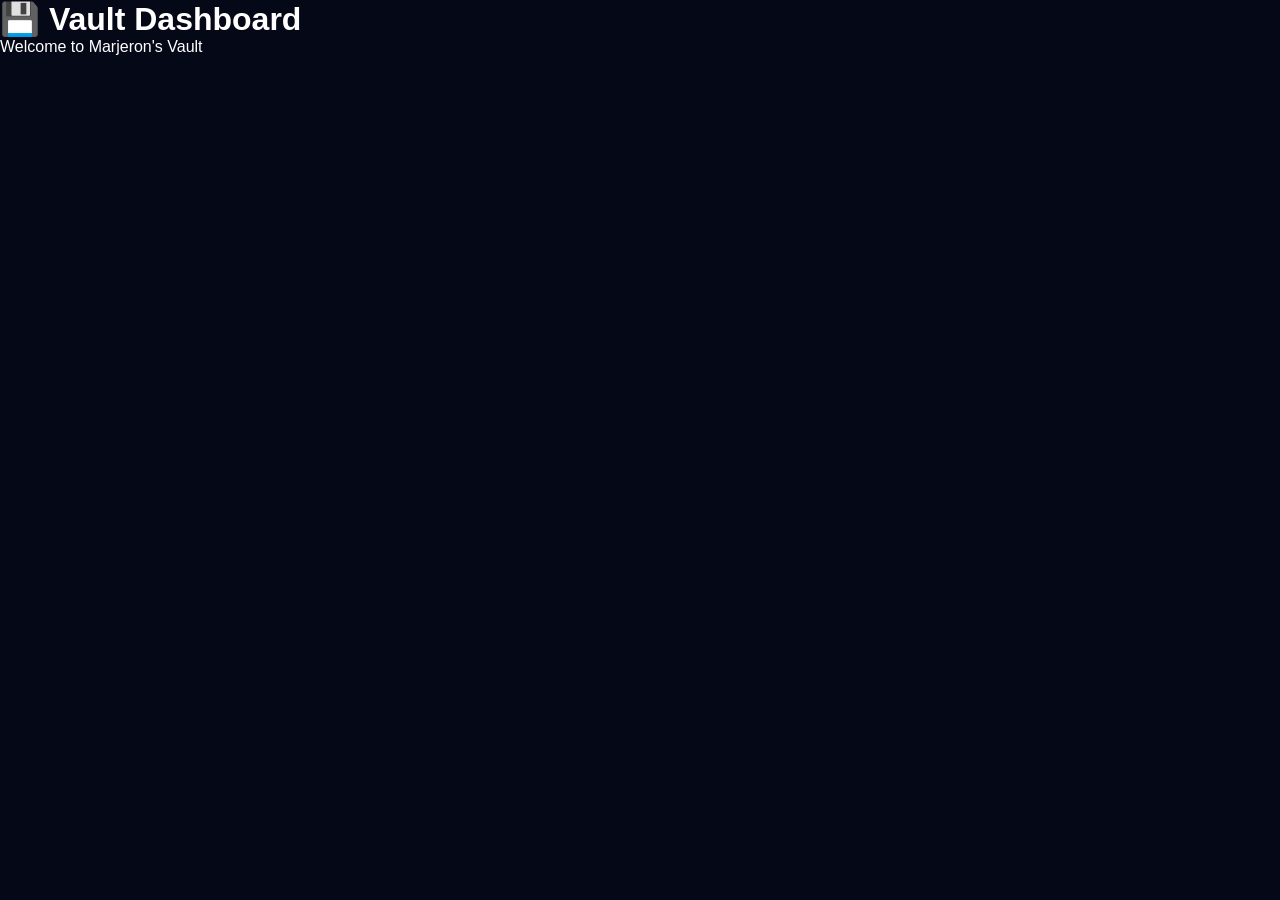
==== dashboard.html @ 163e3973 "Update dashboard.html" ====
<!DOCTYPE html>
<html lang="en">
<head>
    <meta charset="UTF-8">
    <meta name="viewport" content="width=device-width, initial-scale=1.0">
    <title>Dashboard</title>

    <link rel="stylesheet" href="style.css">
</head>
<body>

<h1>💾 Vault Dashboard</h1>

<p>Welcome to Marjeron's Vault</p>

</body>
</html>
---- style.css ----
*{
    margin:0;
    padding:0;
    box-sizing:border-box;
    font-family:"Poppins",sans-serif;
}

html{
    scroll-behavior:smooth;
}

body{
    background:#050816;
    color:#fff;
    min-height:100vh;
    overflow-x:hidden;
}

/* Animated Background */

#particles{
    position:fixed;
    inset:0;
    background:
    radial-gradient(circle at 20% 20%,rgba(0,234,255,.12),transparent 25%),
    radial-gradient(circle at 80% 30%,rgba(153,0,255,.10),transparent 30%),
    radial-gradient(circle at 50% 80%,rgba(0,234,255,.08),transparent 35%);
    animation:bgMove 12s linear infinite alternate;
    z-index:-1;
}

@keyframes bgMove{
    from{
        transform:scale(1) translateY(0);
    }
    to{
        transform:scale(1.1) translateY(-30px);
    }
}

/* Hero */

.hero{
    min-height:100vh;
    display:flex;
    flex-direction:column;
    justify-content:center;
    align-items:center;
    text-align:center;
    padding:30px;
}

/* Title */

.title{
    font-size:clamp(2.5rem,7vw,5rem);
    color:#00eaff;
    text-shadow:
        0 0 10px #00eaff,
        0 0 20px #00eaff,
        0 0 40px #00eaff;
    animation:glow 2s infinite alternate;
}

@keyframes glow{
    from{
        text-shadow:
        0 0 10px #00eaff,
        0 0 20px #00eaff;
    }

    to{
        text-shadow:
        0 0 20px #00eaff,
        0 0 40px #00eaff,
        0 0 70px #00eaff;
    }
}

/* Subtitle */

.subtitle{
    margin-top:20px;
    max-width:650px;
    color:#d7faff;
    font-size:1.15rem;
    line-height:1.8;
}

/* Button */

.enter-btn{
    margin-top:40px;
    padding:16px 38px;
    border:2px solid #00eaff;
    border-radius:50px;
    color:#00eaff;
    text-decoration:none;
    font-weight:700;
    letter-spacing:2px;
    transition:.35s;
    box-shadow:0 0 20px rgba(0,234,255,.4);
}

.enter-btn:hover{
    background:#00eaff;
    color:#050816;
    box-shadow:0 0 35px #00eaff;
    transform:translateY(-5px);
}

/* Desktop */

@media(min-width:900px){

.hero{
    padding:60px;
}

.subtitle{
    font-size:1.3rem;
}

}
/* LOADING SCREEN */

#loader{

position:fixed;

top:0;

left:0;

width:100%;

height:100vh;

background:#050816;

display:flex;

flex-direction:column;

justify-content:center;

align-items:center;

z-index:99999;

transition:1s;

}

#loader h1{

font-size:2.5rem;

color:#00eaff;

text-shadow:0 0 20px #00eaff;

margin-bottom:20px;

}

#loadingText{

font-size:1.2rem;

color:white;

}
/* ABOUT */

.about{

padding:100px 20px;

display:flex;

justify-content:center;

}

/* PROFILE CARD */

.profile-card{

width:340px;

padding:30px;

border-radius:25px;

background:rgba(255,255,255,.05);

backdrop-filter:blur(15px);

border:1px solid rgba(0,234,255,.3);

text-align:center;

box-shadow:0 0 25px rgba(0,234,255,.25);

transition:.4s;

}

.profile-card:hover{

transform:translateY(-10px);

box-shadow:0 0 40px #00eaff;

}

.profile-image img{

width:160px;

height:160px;

border-radius:50%;

object-fit:cover;

border:4px solid #00eaff;

box-shadow:0 0 25px #00eaff;

margin-bottom:20px;

}

.role{

color:#00eaff;

margin:10px 0;

}

.status{

color:#ddd;

line-height:1.7;

margin-bottom:20px;

}

.socials{

display:flex;

justify-content:center;

gap:10px;

flex-wrap:wrap;

}

.socials a{

padding:10px 18px;

border-radius:30px;

border:1px solid #00eaff;

text-decoration:none;

color:#00eaff;

transition:.3s;

}

.socials a:hover{

background:#00eaff;

color:#050816;

}
/* DASHBOARD */

.dashboard{

padding:100px 20px;

text-align:center;

}

.dashboard h2{

font-size:2.5rem;

color:#00eaff;

margin-bottom:15px;

}

.dashboard p{

color:#ccc;

margin-bottom:40px;

}

.dashboard-grid{

display:grid;

grid-template-columns:repeat(auto-fit,minmax(230px,1fr));

gap:25px;

max-width:1100px;

margin:auto;

}

.vault-card{

background:rgba(255,255,255,.05);

border:1px solid rgba(0,234,255,.3);

backdrop-filter:blur(15px);

padding:35px;

border-radius:20px;

text-decoration:none;

color:white;

transition:.35s;

box-shadow:0 0 20px rgba(0,234,255,.15);

}

.vault-card:hover{

transform:translateY(-10px);

box-shadow:0 0 35px #00eaff;

border-color:#00eaff;

}

.vault-card h3{

font-size:3rem;

margin-bottom:15px;

}

.vault-card h4{

color:#00eaff;

margin-bottom:10px;

}
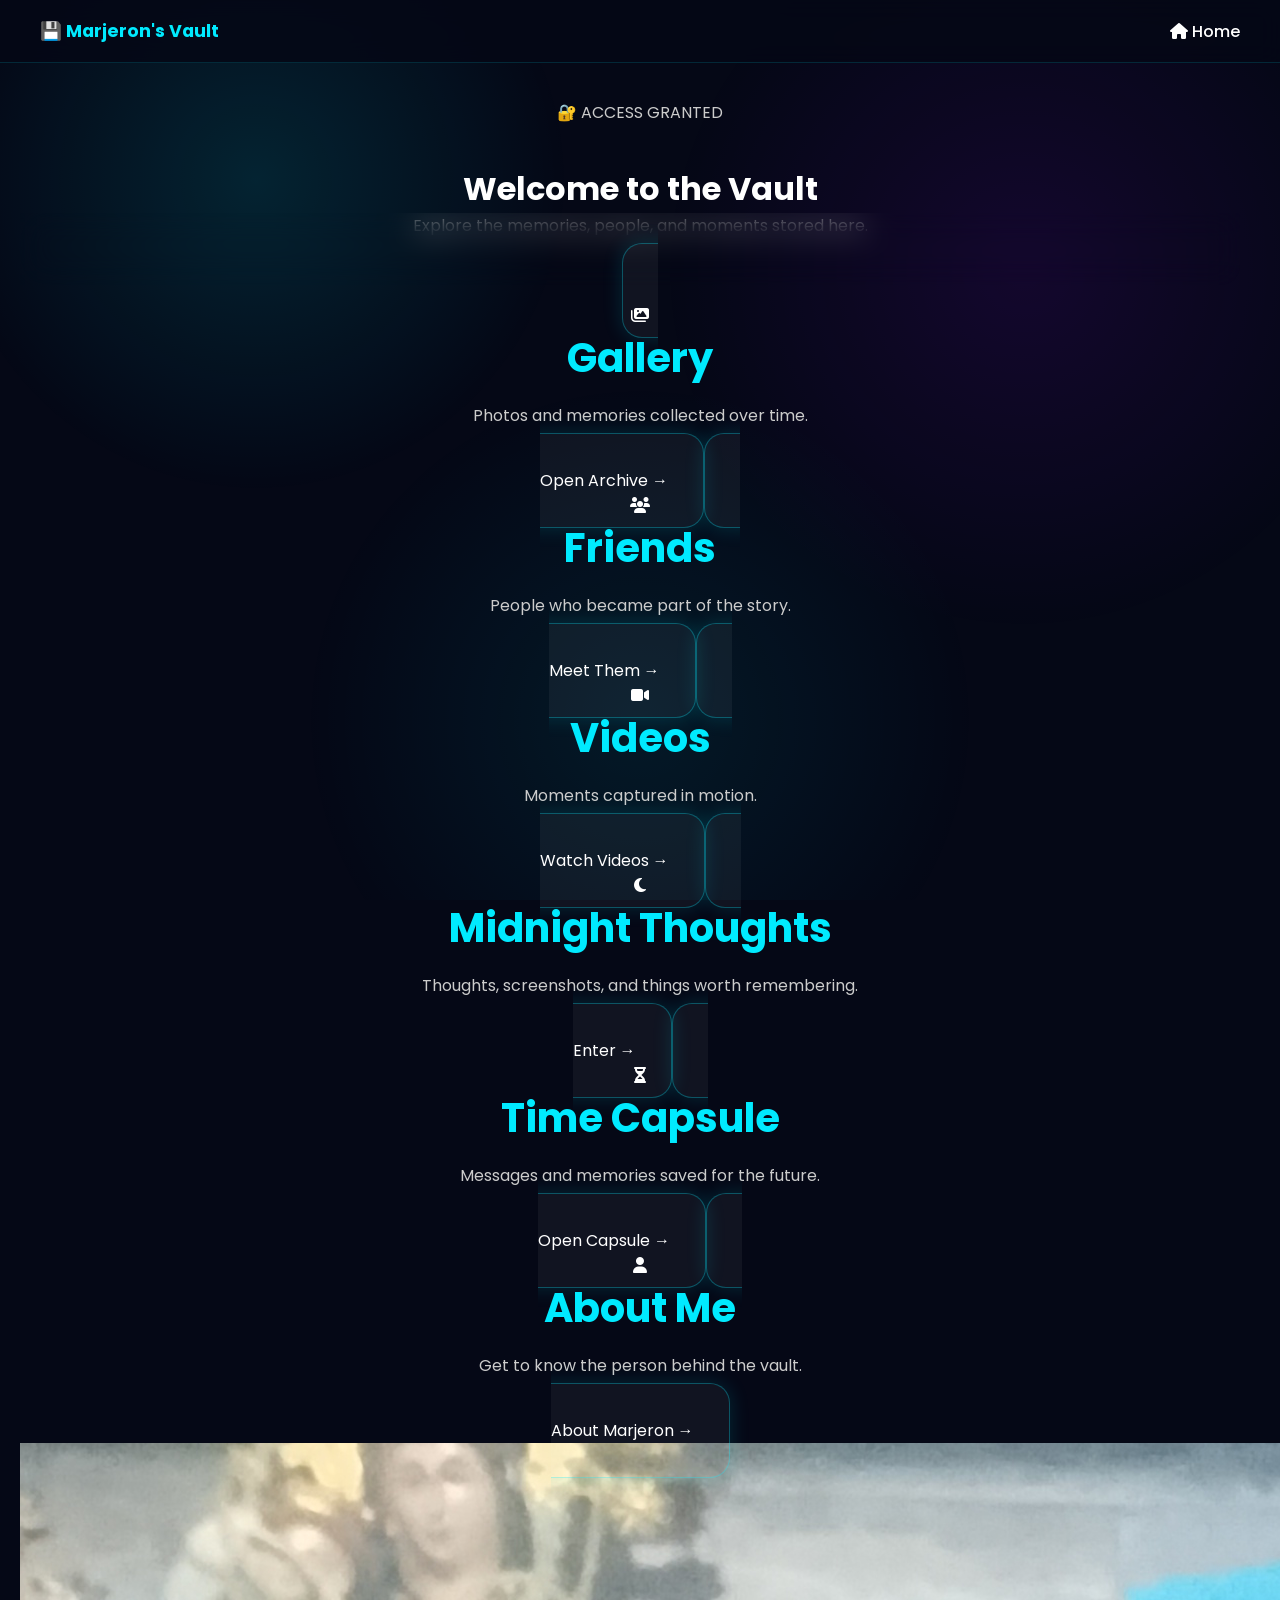
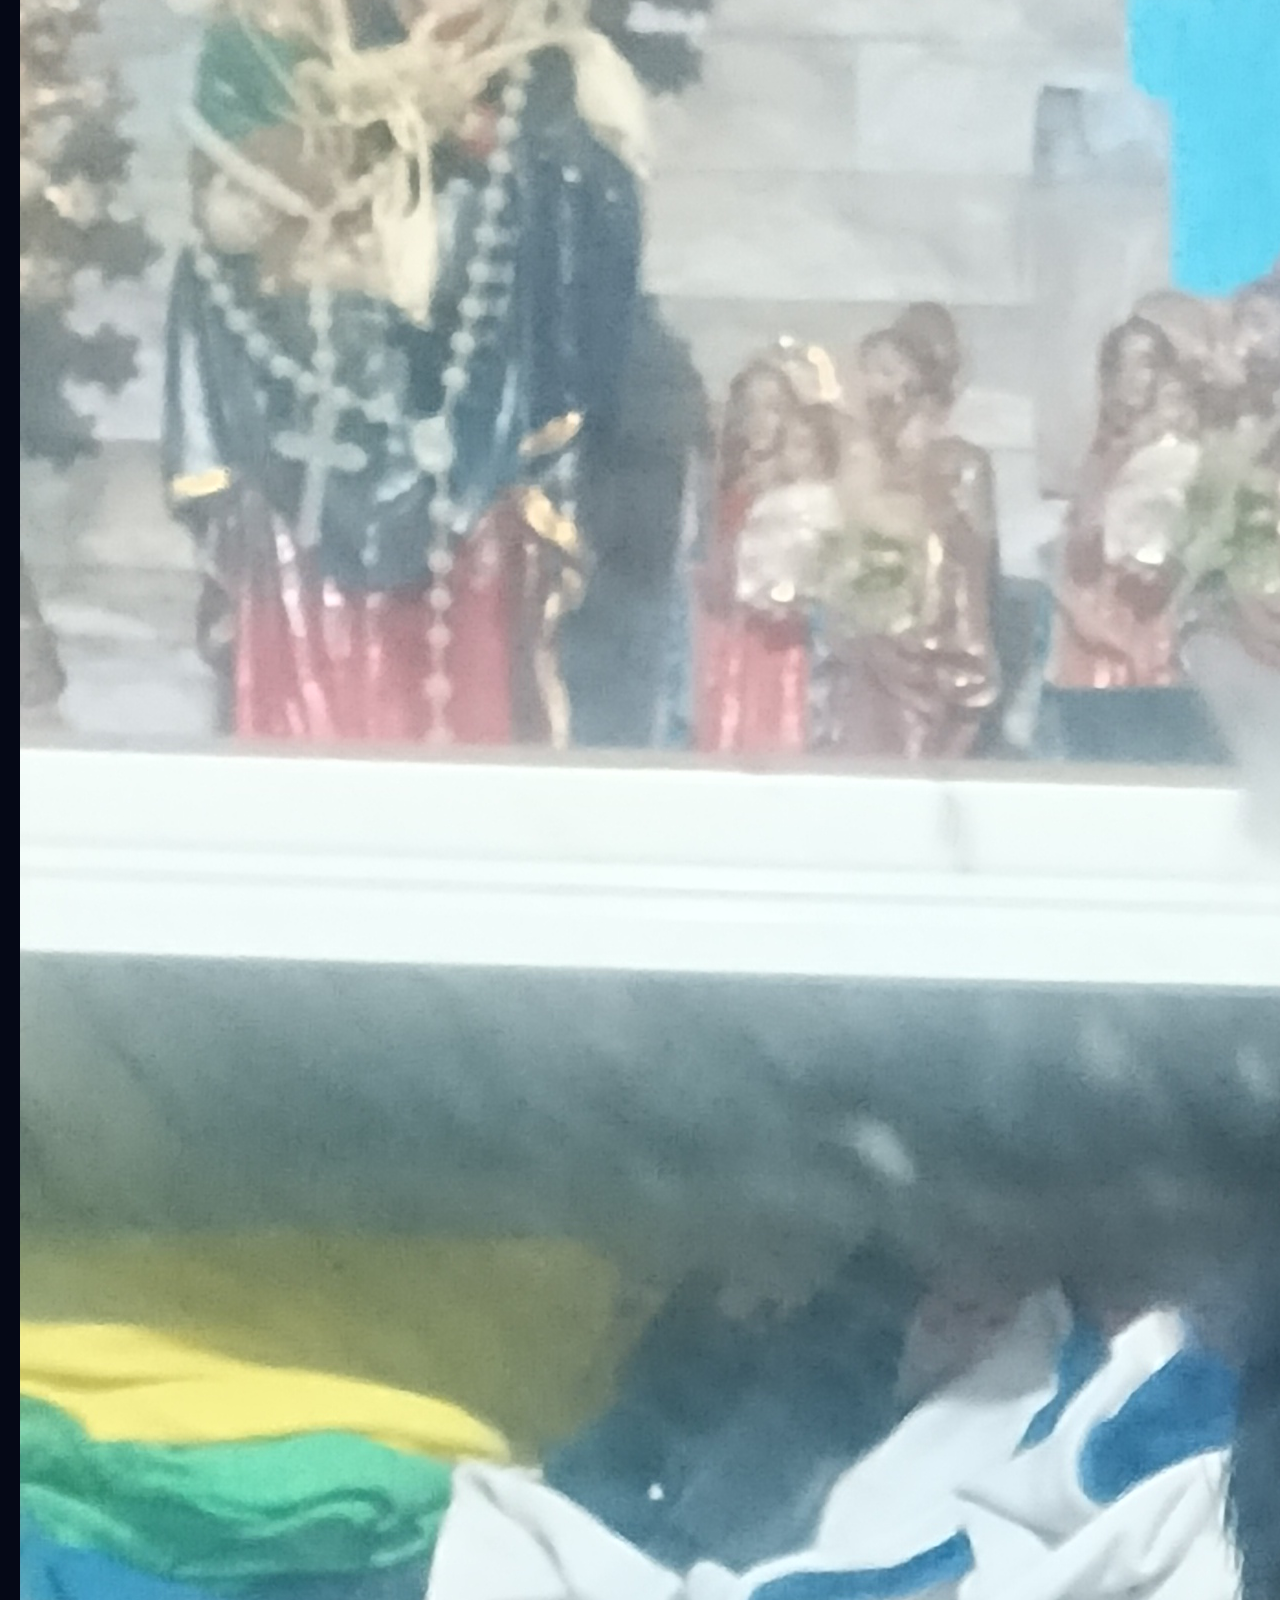
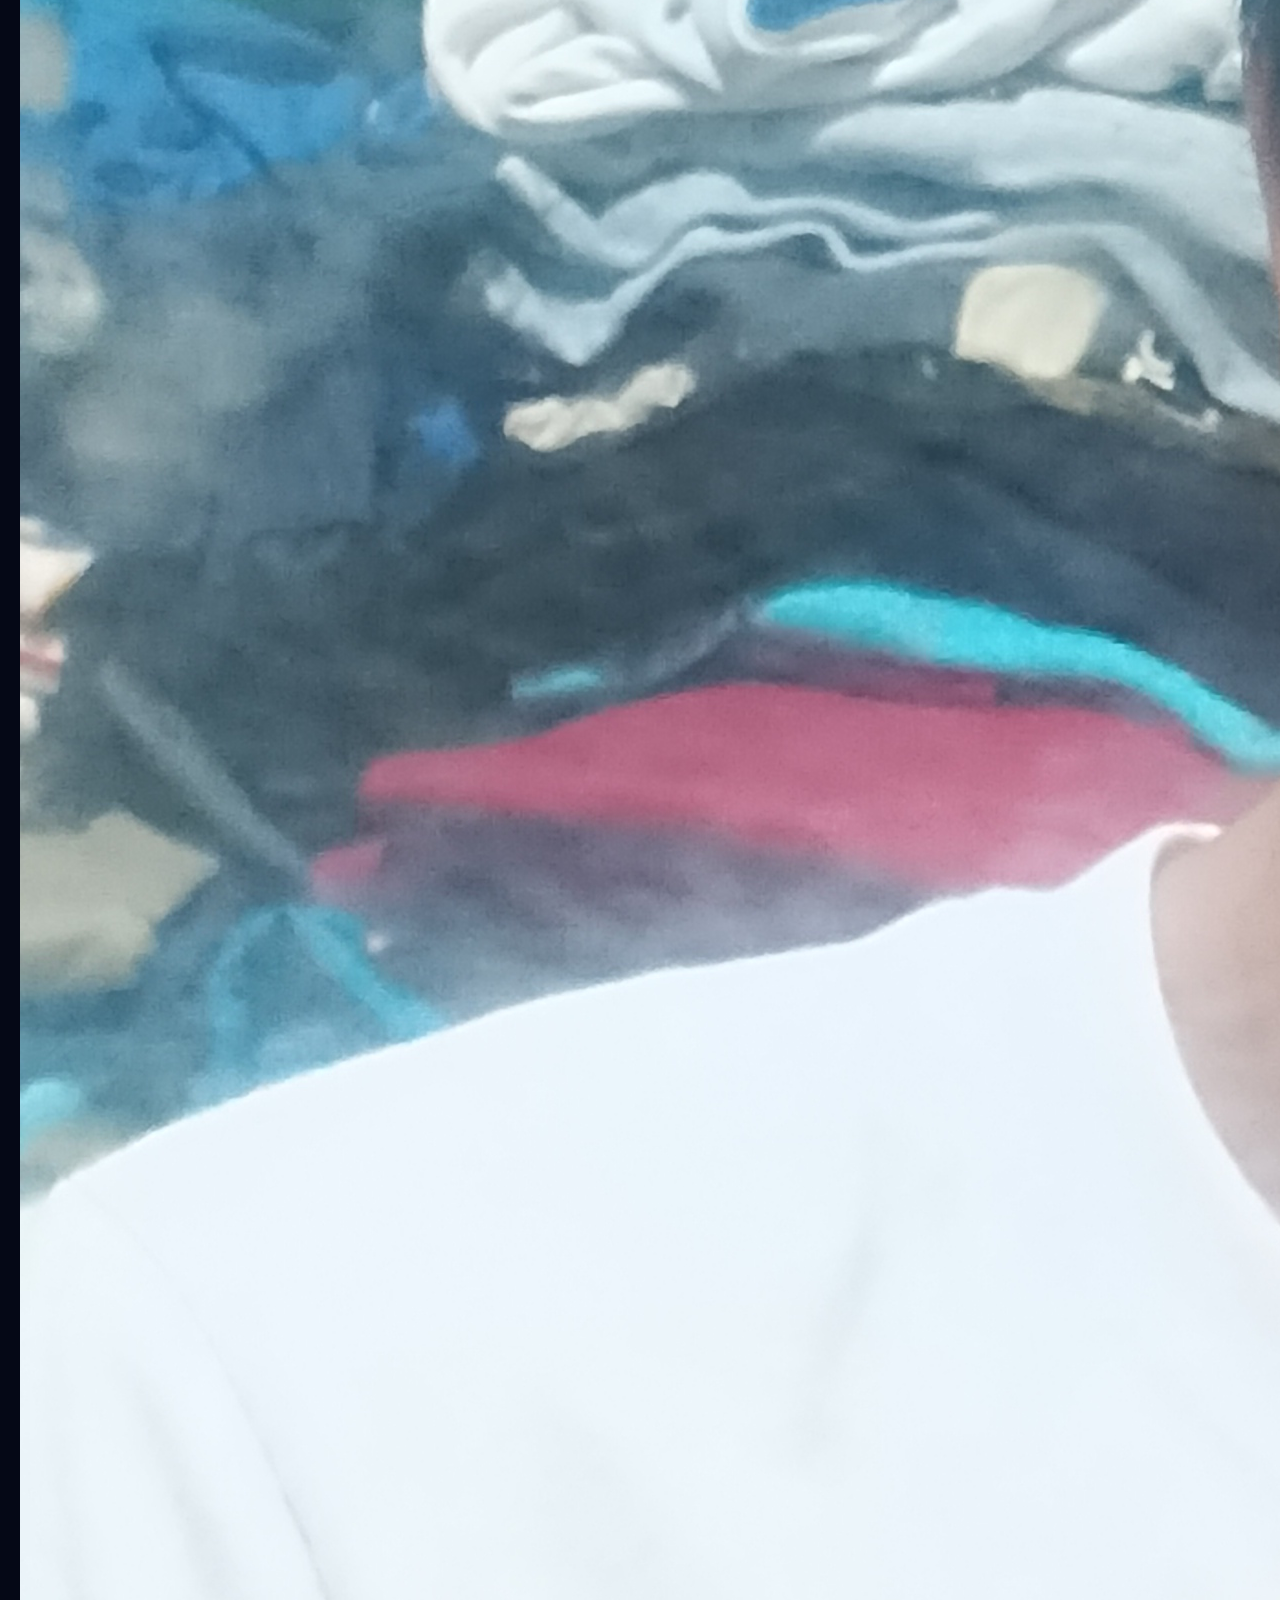
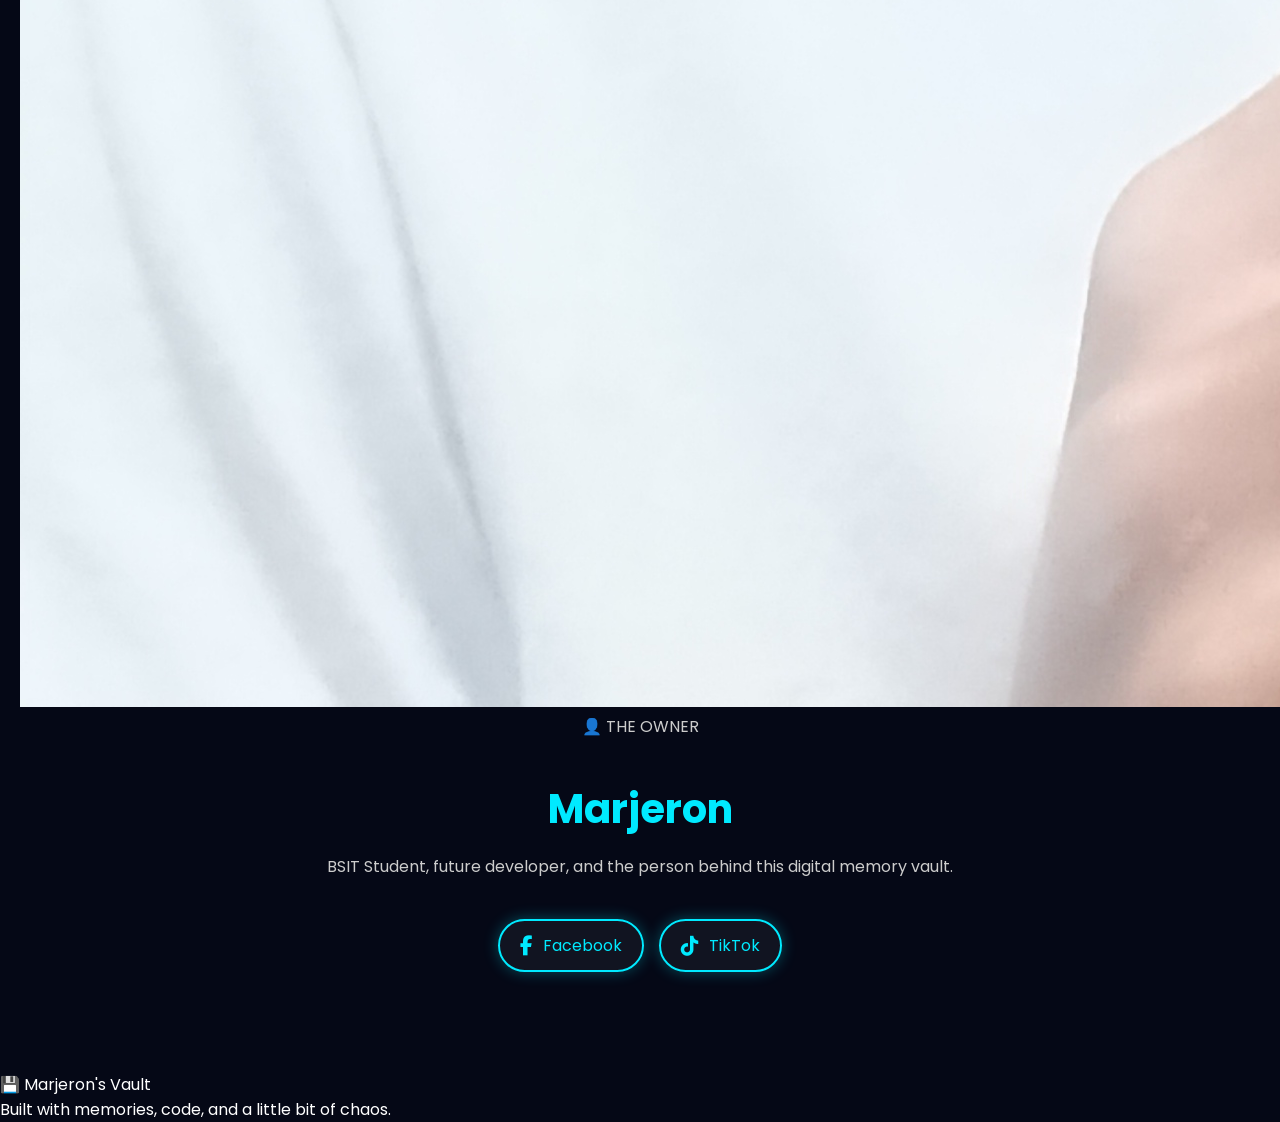
==== commit fcf20161: "Update dashboard.html" ====
--- a/dashboard.html
+++ b/dashboard.html
@@ -1,17 +1,250 @@
 <!DOCTYPE html>
 <html lang="en">
+
 <head>
     <meta charset="UTF-8">
     <meta name="viewport" content="width=device-width, initial-scale=1.0">
-    <title>Dashboard</title>
+
+    <title>💾 Vault Dashboard | Marjeron's Vault</title>
 
     <link rel="stylesheet" href="style.css">
+
+    <link href="https://fonts.googleapis.com/css2?family=Poppins:wght@300;400;600;700&display=swap"
+        rel="stylesheet">
+
+    <link rel="stylesheet"
+        href="https://cdnjs.cloudflare.com/ajax/libs/font-awesome/6.6.0/css/all.min.css">
 </head>
+
 <body>
 
-<h1>💾 Vault Dashboard</h1>
-
-<p>Welcome to Marjeron's Vault</p>
+    <!-- Background -->
+    <div id="particles"></div>
+
+    <!-- Navigation -->
+    <header>
+
+        <nav class="navbar">
+
+            <div class="logo">
+                💾 Marjeron's Vault
+            </div>
+
+            <ul>
+                <li>
+                    <a href="index.html">
+                        <i class="fa-solid fa-house"></i>
+                        Home
+                    </a>
+                </li>
+            </ul>
+
+        </nav>
+
+    </header>
+
+
+    <!-- Dashboard -->
+    <main class="dashboard">
+
+        <div class="dashboard-header">
+
+            <p class="dashboard-label">
+                🔐 ACCESS GRANTED
+            </p>
+
+            <h1>
+                Welcome to the Vault
+            </h1>
+
+            <p>
+                Explore the memories, people, and moments stored here.
+            </p>
+
+        </div>
+
+
+        <!-- Dashboard Cards -->
+        <div class="vault-grid">
+
+            <!-- Gallery -->
+            <a href="#" class="vault-card">
+
+                <div class="vault-icon">
+                    <i class="fa-solid fa-images"></i>
+                </div>
+
+                <h2>Gallery</h2>
+
+                <p>
+                    Photos and memories collected over time.
+                </p>
+
+                <span>
+                    Open Archive →
+                </span>
+
+            </a>
+
+
+            <!-- Friends -->
+            <a href="#" class="vault-card">
+
+                <div class="vault-icon">
+                    <i class="fa-solid fa-users"></i>
+                </div>
+
+                <h2>Friends</h2>
+
+                <p>
+                    People who became part of the story.
+                </p>
+
+                <span>
+                    Meet Them →
+                </span>
+
+            </a>
+
+
+            <!-- Videos -->
+            <a href="#" class="vault-card">
+
+                <div class="vault-icon">
+                    <i class="fa-solid fa-video"></i>
+                </div>
+
+                <h2>Videos</h2>
+
+                <p>
+                    Moments captured in motion.
+                </p>
+
+                <span>
+                    Watch Videos →
+                </span>
+
+            </a>
+
+
+            <!-- Thoughts -->
+            <a href="#" class="vault-card">
+
+                <div class="vault-icon">
+                    <i class="fa-solid fa-moon"></i>
+                </div>
+
+                <h2>Midnight Thoughts</h2>
+
+                <p>
+                    Thoughts, screenshots, and things worth remembering.
+                </p>
+
+                <span>
+                    Enter →
+                </span>
+
+            </a>
+
+
+            <!-- Time Capsule -->
+            <a href="#" class="vault-card">
+
+                <div class="vault-icon">
+                    <i class="fa-solid fa-hourglass-half"></i>
+                </div>
+
+                <h2>Time Capsule</h2>
+
+                <p>
+                    Messages and memories saved for the future.
+                </p>
+
+                <span>
+                    Open Capsule →
+                </span>
+
+            </a>
+
+
+            <!-- About -->
+            <a href="#about" class="vault-card">
+
+                <div class="vault-icon">
+                    <i class="fa-solid fa-user"></i>
+                </div>
+
+                <h2>About Me</h2>
+
+                <p>
+                    Get to know the person behind the vault.
+                </p>
+
+                <span>
+                    About Marjeron →
+                </span>
+
+            </a>
+
+        </div>
+
+
+        <!-- About Preview -->
+        <section id="about" class="dashboard-about">
+
+            <img src="myphoto.jpg" alt="Marjeron">
+
+            <div>
+
+                <p class="dashboard-label">
+                    👤 THE OWNER
+                </p>
+
+                <h2>Marjeron</h2>
+
+                <p>
+                    BSIT Student, future developer, and the person
+                    behind this digital memory vault.
+                </p>
+
+                <div class="socials">
+
+                    <a href="https://www.facebook.com/share/19Ey9Hd2p1/"
+                        target="_blank">
+                        <i class="fab fa-facebook-f"></i>
+                        Facebook
+                    </a>
+
+                    <a href="https://www.tiktok.com/@jeeeeeeeer22?_r=1&_t=ZS-98gsq1l7EgC"
+                        target="_blank">
+                        <i class="fab fa-tiktok"></i>
+                        TikTok
+                    </a>
+
+                </div>
+
+            </div>
+
+        </section>
+
+    </main>
+
+
+    <footer>
+
+        <p>
+            💾 Marjeron's Vault
+        </p>
+
+        <p>
+            Built with memories, code, and a little bit of chaos.
+        </p>
+
+    </footer>
+
+
+    <script src="script.js"></script>
 
 </body>
+
 </html>
--- a/style.css
+++ b/style.css
@@ -374,4 +374,236 @@
 
 margin-bottom:10px;
 
+}
+/* --- NAVBAR --- */
+ .navbar {
+     position: fixed;
+     top: 0;
+     left: 0;
+     width: 100%;
+     padding: 18px 40px;
+     display: flex;
+     justify-content: space-between;
+     align-items: center;
+     background: rgba(5, 8, 22, 0.85);
+     backdrop-filter: blur(12px);
+     border-bottom: 1px solid rgba(0, 234, 255, 0.15);
+     z-index: 999;
+ }
+ .navbar .logo {
+     font-size: 1.1rem;
+     font-weight: 700;
+     color: #00eaff;
+ }
+ .navbar ul {
+     display: flex;
+     gap: 30px;
+     list-style: none;
+ }
+ .navbar a {
+     color: #fff;
+     text-decoration: none;
+     font-weight: 500;
+     transition: 0.3s;
+ }
+ .navbar a:hover,
+ .navbar a.active {
+     color: #00eaff;
+     text-shadow: 0 0 8px #00eaff;
+ }
+ /* --- FOOTER --- */
+ .footer {
+     text-align: center;
+     padding: 30px 20px;
+     border-top: 1px solid rgba(0, 234, 255, 0.1);
+     color: #777;
+     font-size: 0.95rem;
+     margin-top: 60px;
+ }
+ /* Offset content for fixed navbar */
+ .hero, .about, .dashboard {
+     padding-top: 100px;
+ }
+.socials{
+    display:flex;
+    justify-content:center;
+    gap:15px;
+    margin-top:20px;
+    flex-wrap:wrap;
+}
+
+.socials a{
+    display:flex;
+    align-items:center;
+    gap:10px;
+    padding:12px 20px;
+    border:2px solid #00eaff;
+    border-radius:50px;
+    text-decoration:none;
+    color:#00eaff;
+    background:rgba(255,255,255,.05);
+    transition:.3s;
+    box-shadow:0 0 15px rgba(0,234,255,.3);
+}
+
+.socials a:hover{
+    background:#00eaff;
+    color:#050816;
+    box-shadow:0 0 30px #00eaff;
+    transform:translateY(-3px);
+}
+
+.socials i{
+    font-size:20px;
+}
+.hero-photo{
+    width:180px;
+    height:180px;
+    border-radius:50%;
+    object-fit:cover;
+    border:4px solid #00eaff;
+    box-shadow:0 0 30px #00eaff;
+    margin-bottom:25px;
+    transition:.4s;
+}
+
+.hero-photo:hover{
+    transform:scale(1.05);
+    box-shadow:0 0 45px #00eaff;
+}
+.live-info{
+    margin:20px 0;
+    text-align:center;
+}
+
+.live-info p{
+    color:#00eaff;
+    font-size:1rem;
+    margin:5px 0;
+    text-shadow:0 0 10px #00eaff;
+}
+/* Scroll Indicator */
+
+.scroll-indicator{
+    margin-top:40px;
+    display:flex;
+    flex-direction:column;
+    align-items:center;
+    color:#00eaff;
+    animation:float 2s infinite;
+}
+
+.mouse{
+    width:32px;
+    height:55px;
+    border:2px solid #00eaff;
+    border-radius:20px;
+    position:relative;
+    margin-top:10px;
+}
+
+.wheel{
+    width:6px;
+    height:10px;
+    background:#00eaff;
+    border-radius:10px;
+    position:absolute;
+    top:8px;
+    left:50%;
+    transform:translateX(-50%);
+    animation:wheelMove 1.5s infinite;
+}
+
+@keyframes wheelMove{
+    0%{
+        opacity:1;
+        top:8px;
+    }
+    100%{
+        opacity:0;
+        top:28px;
+    }
+}
+
+@keyframes float{
+    0%,100%{
+        transform:translateY(0);
+    }
+    50%{
+        transform:translateY(6px);
+    }
+}
+/* STATUS BADGES */
+
+.status-badges{
+    display:flex;
+    justify-content:center;
+    gap:15px;
+    flex-wrap:wrap;
+    margin:20px 0;
+}
+
+.status-badges span{
+    padding:10px 18px;
+    border:1px solid rgba(0,234,255,.4);
+    border-radius:30px;
+    background:rgba(255,255,255,.05);
+    color:#00eaff;
+    backdrop-filter:blur(10px);
+    box-shadow:0 0 15px rgba(0,234,255,.2);
+}
+
+/* QUOTE CARD */
+
+.quote-card{
+    max-width:500px;
+    margin:25px auto;
+    padding:20px;
+    border-radius:20px;
+    background:rgba(255,255,255,.05);
+    border:1px solid rgba(0,234,255,.25);
+    backdrop-filter:blur(12px);
+    box-shadow:0 0 20px rgba(0,234,255,.15);
+}
+
+.quote-card p{
+    color:#dffcff;
+    font-style:italic;
+    line-height:1.8;
+}
+/* HERO CARD */
+
+.hero-card{
+    max-width:700px;
+    width:100%;
+    padding:40px 30px;
+    border-radius:30px;
+    background:rgba(255,255,255,.06);
+    backdrop-filter:blur(18px);
+    border:1px solid rgba(0,234,255,.25);
+    box-shadow:0 0 35px rgba(0,234,255,.15);
+    animation:fadeUp 1s ease;
+}
+
+@keyframes fadeUp{
+    from{
+        opacity:0;
+        transform:translateY(30px);
+    }
+    to{
+        opacity:1;
+        transform:translateY(0);
+    }
+}
+/* Reveal Animation */
+
+.reveal{
+    opacity:0;
+    transform:translateY(50px);
+    transition:all .8s ease;
+}
+
+.reveal.active{
+    opacity:1;
+    transform:translateY(0);
 }
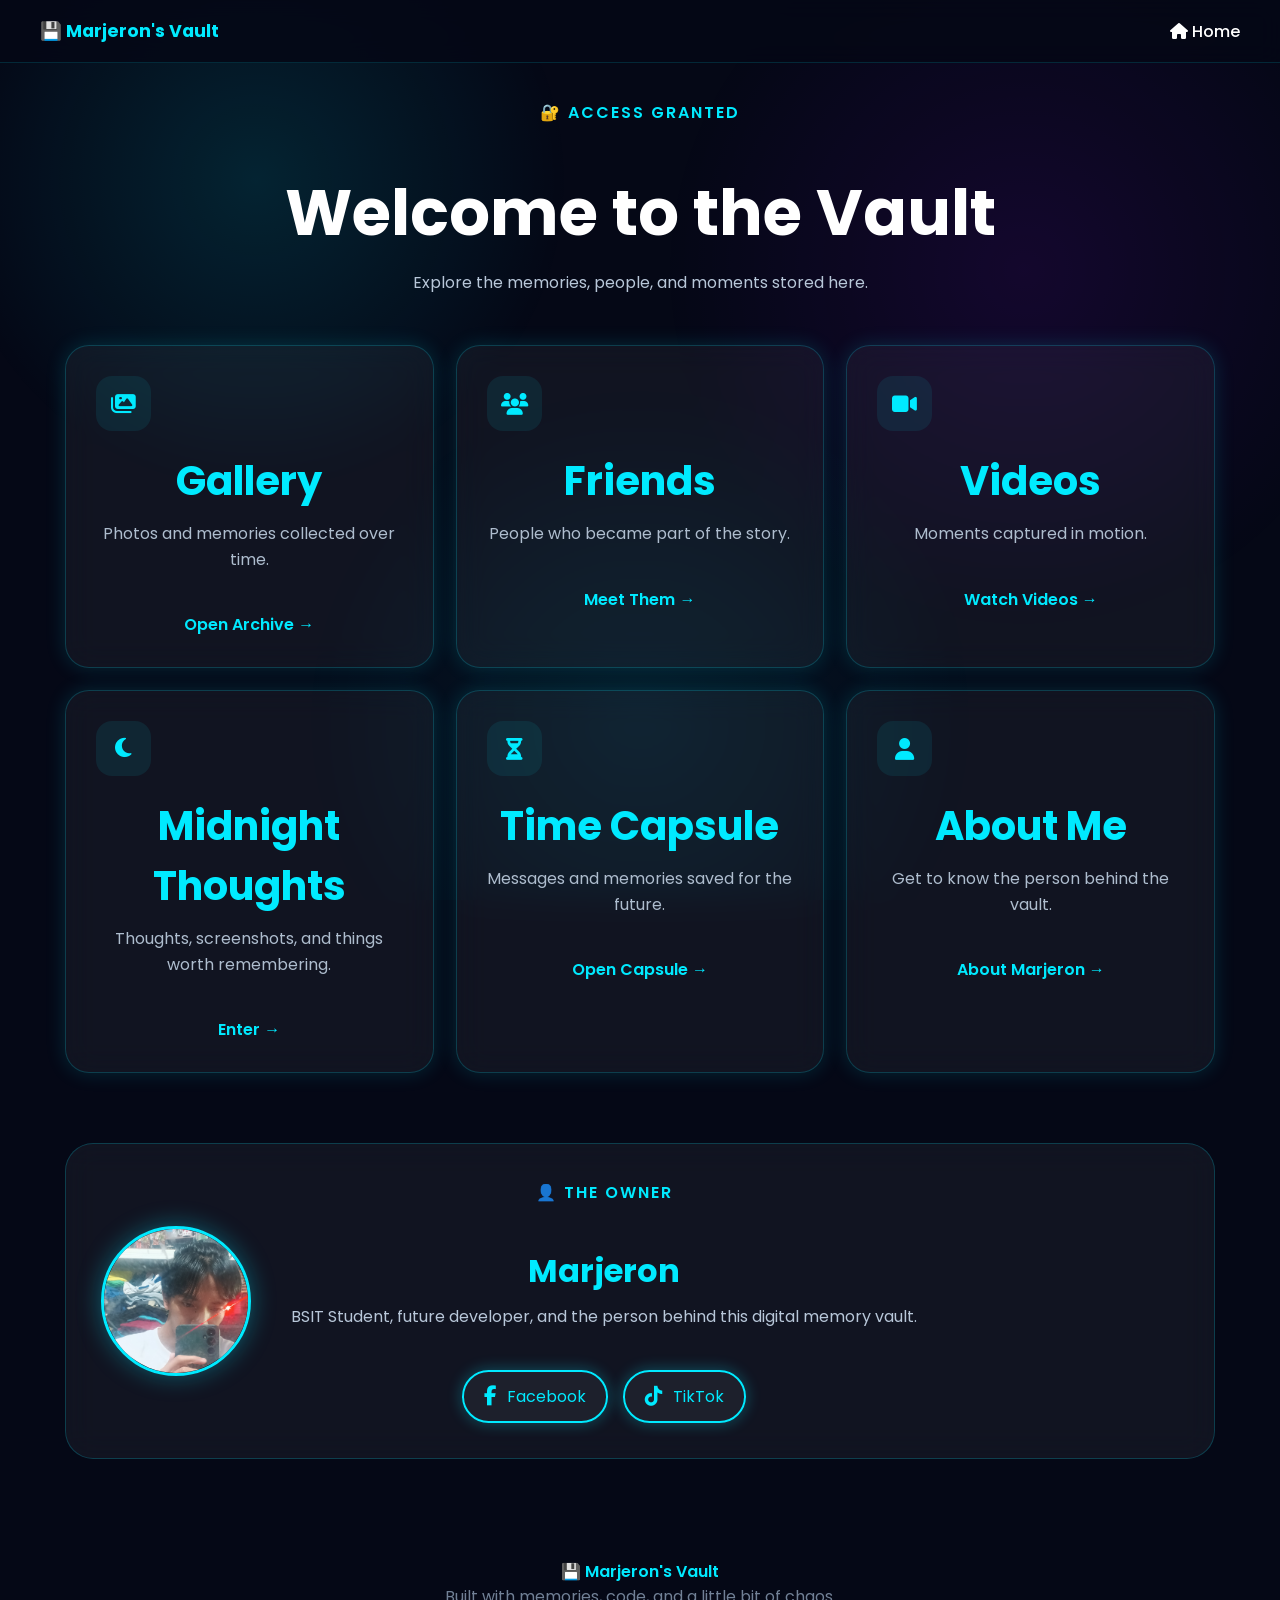
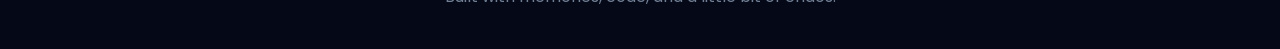
==== commit 9b4e444f: "Update dashboard.html" ====
--- a/dashboard.html
+++ b/dashboard.html
@@ -68,8 +68,7 @@
         <div class="vault-grid">
 
             <!-- Gallery -->
-            <a href="#" class="vault-card">
-
+            <a href="gallery.html" class="vault-card">
                 <div class="vault-icon">
                     <i class="fa-solid fa-images"></i>
                 </div>
--- a/style.css
+++ b/style.css
@@ -606,4 +606,399 @@
 .reveal.active{
     opacity:1;
     transform:translateY(0);
+}
+/* =========================
+   VAULT DASHBOARD
+========================= */
+
+.dashboard{
+    max-width:1200px;
+    margin:0 auto;
+    padding:100px 25px 60px;
+}
+
+.dashboard-header{
+    text-align:center;
+    margin-bottom:50px;
+}
+
+.dashboard-header h1{
+    font-size:clamp(2rem,5vw,4rem);
+    margin:10px 0;
+}
+
+.dashboard-header p{
+    color:#b8c7d9;
+}
+
+.dashboard-label{
+    color:#00eaff !important;
+    font-weight:600;
+    letter-spacing:2px;
+    text-transform:uppercase;
+}
+
+
+/* Cards */
+
+.vault-grid{
+    display:grid;
+    grid-template-columns:repeat(3,1fr);
+    gap:22px;
+}
+
+.vault-card{
+    position:relative;
+    padding:30px;
+    min-height:220px;
+
+    text-decoration:none;
+    color:white;
+
+    background:rgba(255,255,255,.05);
+    border:1px solid rgba(0,234,255,.2);
+    border-radius:24px;
+
+    backdrop-filter:blur(15px);
+
+    transition:.35s ease;
+}
+
+.vault-card:hover{
+    transform:translateY(-8px);
+
+    border-color:#00eaff;
+
+    box-shadow:
+        0 0 25px rgba(0,234,255,.2);
+}
+
+.vault-icon{
+    width:55px;
+    height:55px;
+
+    display:flex;
+    align-items:center;
+    justify-content:center;
+
+    border-radius:16px;
+
+    color:#00eaff;
+
+    background:rgba(0,234,255,.08);
+
+    font-size:22px;
+
+    margin-bottom:20px;
+}
+
+.vault-card h2{
+    margin:0 0 10px;
+}
+
+.vault-card p{
+    color:#aebdce;
+    line-height:1.6;
+}
+
+.vault-card span{
+    display:block;
+
+    margin-top:20px;
+
+    color:#00eaff;
+    font-weight:600;
+}
+
+
+/* About */
+
+.dashboard-about{
+    margin-top:70px;
+
+    display:flex;
+    align-items:center;
+    gap:40px;
+
+    padding:35px;
+
+    border-radius:28px;
+
+    background:rgba(255,255,255,.05);
+    border:1px solid rgba(0,234,255,.2);
+
+    backdrop-filter:blur(15px);
+}
+
+.dashboard-about img{
+    width:150px;
+    height:150px;
+
+    object-fit:cover;
+
+    border-radius:50%;
+
+    border:3px solid #00eaff;
+
+    box-shadow:0 0 25px rgba(0,234,255,.35);
+}
+
+.dashboard-about h2{
+    font-size:2rem;
+    margin:8px 0;
+}
+
+.dashboard-about p{
+    color:#b8c7d9;
+    line-height:1.7;
+}
+
+
+/* Footer */
+
+footer{
+    text-align:center;
+    padding:40px 20px;
+
+    color:#718096;
+}
+
+footer p:first-child{
+    color:#00eaff;
+    font-weight:600;
+}
+
+
+/* Mobile */
+
+@media(max-width:800px){
+
+    .vault-grid{
+        grid-template-columns:repeat(2,1fr);
+    }
+
+}
+
+@media(max-width:600px){
+
+    .dashboard{
+        padding:80px 15px 40px;
+    }
+
+    .vault-grid{
+        grid-template-columns:1fr;
+    }
+
+    .dashboard-about{
+        flex-direction:column;
+        text-align:center;
+        padding:25px;
+    }
+
+    .dashboard-about .socials{
+        justify-content:center;
+    }
+
+}
+/* =========================
+   GALLERY
+========================= */
+
+.gallery-page{
+    max-width:1200px;
+    margin:auto;
+    padding:100px 25px 60px;
+}
+
+.gallery-header{
+    text-align:center;
+    margin-bottom:35px;
+}
+
+.gallery-header h1{
+    font-size:clamp(2.2rem,5vw,4rem);
+    margin:10px 0;
+}
+
+.gallery-header p{
+    color:#aebdce;
+}
+
+
+/* Filters */
+
+.gallery-filters{
+    display:flex;
+    justify-content:center;
+    flex-wrap:wrap;
+    gap:10px;
+    margin-bottom:35px;
+}
+
+.filter-btn{
+    padding:10px 18px;
+
+    border-radius:25px;
+
+    border:1px solid rgba(0,234,255,.25);
+
+    background:rgba(255,255,255,.05);
+
+    color:white;
+
+    cursor:pointer;
+
+    transition:.3s;
+}
+
+.filter-btn:hover,
+.filter-btn.active{
+    background:#00eaff;
+    color:#061018;
+
+    box-shadow:0 0 15px rgba(0,234,255,.4);
+}
+
+
+/* Gallery Grid */
+
+.gallery-grid{
+    display:grid;
+
+    grid-template-columns:
+        repeat(3,1fr);
+
+    gap:20px;
+}
+
+.gallery-item{
+    position:relative;
+
+    height:300px;
+
+    overflow:hidden;
+
+    border-radius:22px;
+
+    border:1px solid rgba(0,234,255,.18);
+
+    background:rgba(255,255,255,.05);
+
+    transition:.35s;
+}
+
+.gallery-item:hover{
+    transform:translateY(-6px);
+
+    border-color:#00eaff;
+
+    box-shadow:
+        0 0 25px rgba(0,234,255,.2);
+}
+
+.gallery-item img{
+    width:100%;
+    height:100%;
+
+    object-fit:cover;
+
+    transition:.5s;
+}
+
+.gallery-item:hover img{
+    transform:scale(1.08);
+}
+
+
+/* Overlay */
+
+.gallery-overlay{
+    position:absolute;
+
+    bottom:0;
+    left:0;
+    right:0;
+
+    padding:25px;
+
+    background:
+        linear-gradient(
+            transparent,
+            rgba(0,0,0,.9)
+        );
+
+    transform:translateY(20px);
+
+    opacity:0;
+
+    transition:.35s;
+}
+
+.gallery-item:hover .gallery-overlay{
+    opacity:1;
+    transform:translateY(0);
+}
+
+.gallery-overlay h3{
+    margin:0;
+}
+
+.gallery-overlay p{
+    margin:5px 0 0;
+    color:#b8c7d9;
+}
+
+
+/* Empty Photo */
+
+.empty-photo{
+    width:100%;
+    height:100%;
+
+    display:flex;
+
+    flex-direction:column;
+
+    align-items:center;
+
+    justify-content:center;
+
+    color:#65758b;
+
+    text-align:center;
+}
+
+.empty-photo i{
+    font-size:40px;
+
+    margin-bottom:12px;
+
+    color:#00eaff;
+}
+
+
+/* Mobile */
+
+@media(max-width:800px){
+
+    .gallery-grid{
+        grid-template-columns:repeat(2,1fr);
+    }
+
+}
+
+@media(max-width:550px){
+
+    .gallery-page{
+        padding:80px 15px 40px;
+    }
+
+    .gallery-grid{
+        grid-template-columns:1fr;
+    }
+
+    .gallery-item{
+        height:350px;
+    }
+
 }
